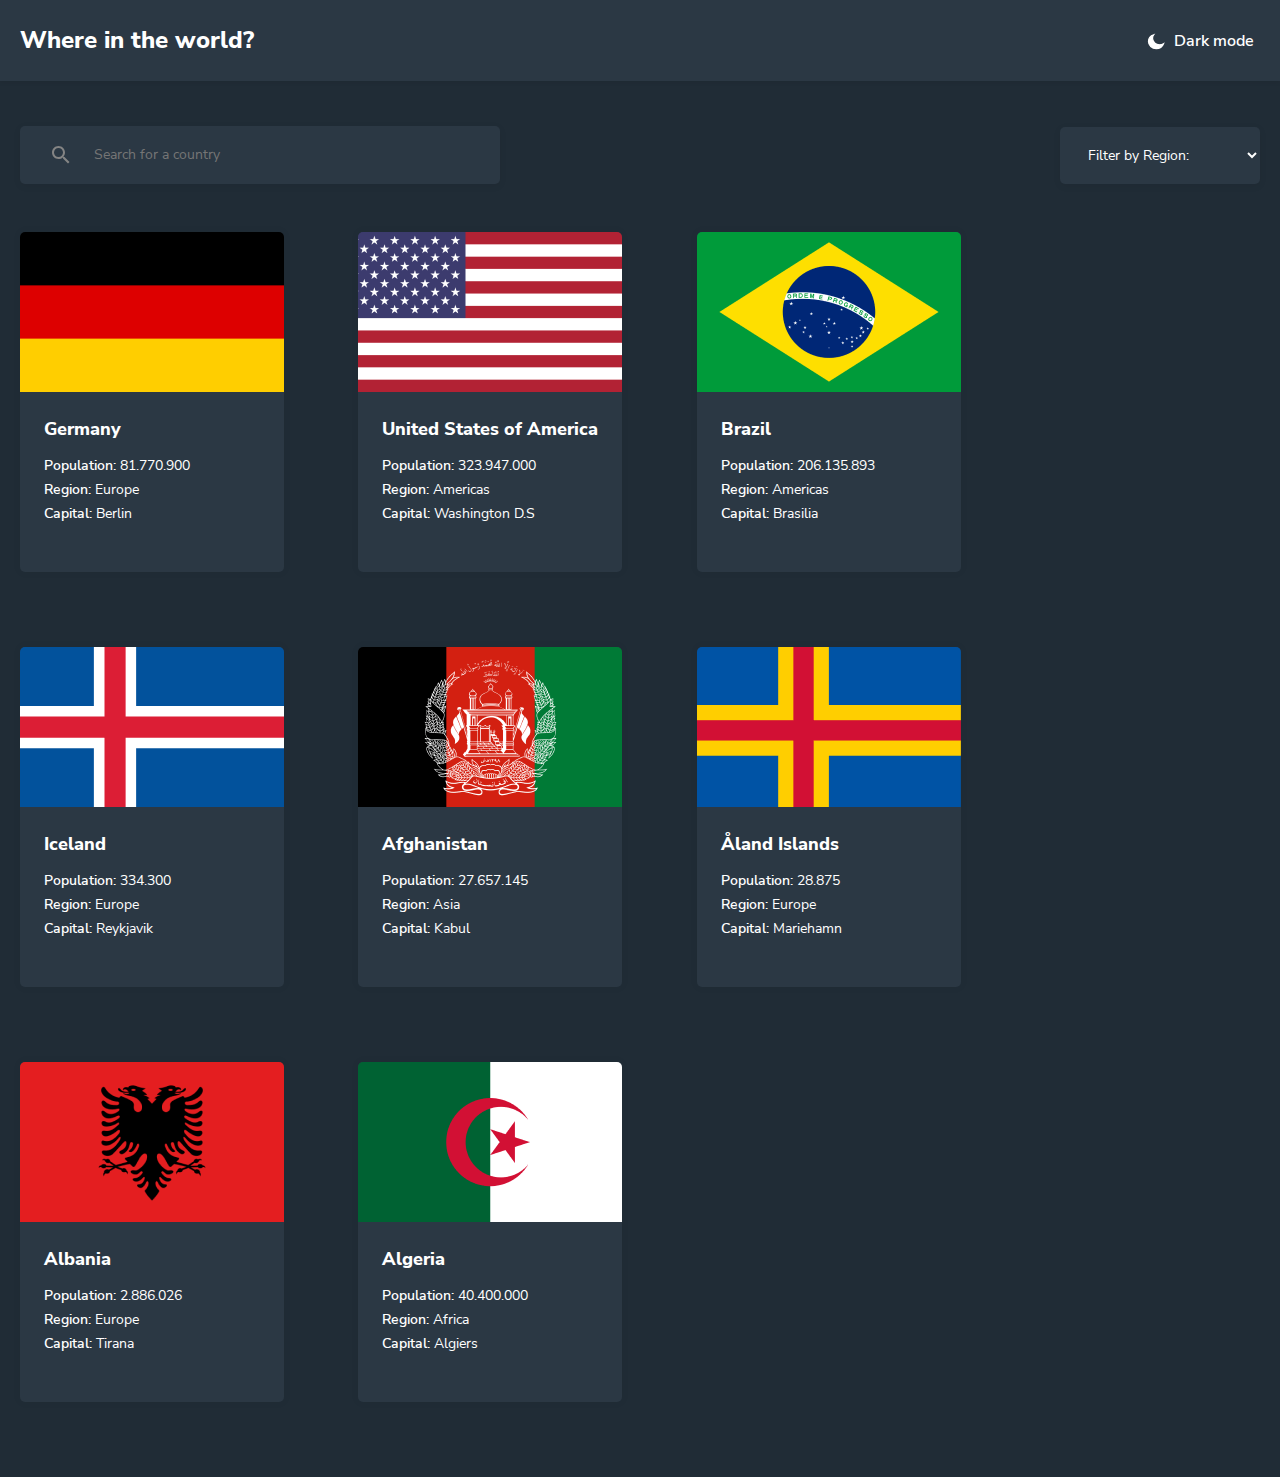
==== index.html @ cd4af7bc "Change connect lists" ====
<!DOCTYPE html>
<html lang="en">
<head>
    <meta charset="UTF-8">
    <meta http-equiv="X-UA-Compatible" content="IE=edge">
    <meta name="viewport" content="width=device-width, initial-scale=1.0">
    <title>Countries</title>
    
    <!-- STYLES -->
    <link rel="stylesheet" href="css/normalize.css">
    <link rel="stylesheet" href="css/styles.css">
</head>
<body class="dark-mode">
    <!-- HEADER -->
    <header class="site-header">
        <div class="container header-content">
            <a class="header-heading-link" href="description.html">Where in the world?</a>
            <button class="dark-mode-btn">
                <span class="dark-mode-inner">
                    <svg class="dark-mode-icon" width="20" height="20" fill="none" xmlns="http://www.w3.org/2000/svg"><path fill-rule="evenodd" clip-rule="evenodd" d="M13.553 13.815c-3.884 0-7.034-2.887-7.034-6.447 0-1.343.448-2.586 1.212-3.618-3.04.945-5.231 3.581-5.231 6.688 0 3.9 3.45 7.062 7.704 7.062 3.389 0 6.266-2.007 7.296-4.796a7.458 7.458 0 0 1-3.947 1.111Z" fill="#fff" stroke="currentColor" stroke-width="1.25"/></svg>
                    <span class="dark-mode-text">Dark mode</span>
                </span>
            </button>
        </div>
    </header>
    
    <!-- MAIN -->
    <main class="main-content">
        <div class="container">
            <!-- FORM -->
            <form class="search" action="https://echo.htmlacademy.ru" method="GET">
                <div>
                    <input class="search-input" type="search" name="search" placeholder="Search for a country" aria-label="Поиск" required>
                </div>
                <div>
                    <select name="filter">
                        <option value="" disabled="" selected="" aria-invalid="false">Filter by Region:</option>
                        <option value="Region:">Africa</option>
                        <option value="Region:">America</option>
                        <option value="Region:">Asia</option>
                        <option value="Region:">Europe</option>
                        <option value="Region:">Oceania</option>
                    </select>
                </div>
            </form>
            
            <!-- COUTRIES-BOXES -->
            <section class="coutries-context">
                <ul class="countries-boxes">
                    <li class="countries-box">
                        <img class="box-img" src="img/germany.png" alt="Flag of Germany" width="267" height="160" srcset="img/germany.png 1x, img/germany@2x.png 2x">
                        <div class="box-wrap">
                            <a class="box-link" href="#">Germany</a>
                            <dl>
                                <dt>Population:</dt>
                                <dd>81.770.900</dd>
                                <dt>Region:</dt>
                                <dd>Europe</dd>
                                <dt>Capital:</dt>
                                <dd>Berlin</dd>
                            </dl>
                        </div>
                    </li>
                    <li class="countries-box">
                        <img class="box-img" src="img/us.png" alt="Flag of US" width="267" height="160" srcset="img/us.png 1x, img/us@2x.png 2x">
                        <div class="box-wrap">
                            <a class="box-link" href="#">United States of America</a>
                            <dl>
                                <dt>Population:</dt>
                                <dd>323.947.000</dd>
                                <dt>Region:</dt>
                                <dd>Americas</dd>
                                <dt>Capital:</dt>
                                <dd>Washington D.S</dd>
                            </dl>
                        </div>
                    </li>
                    <li class="countries-box">
                        <img class="box-img" src="img/brazil.png" alt="Flag of Brazil" width="267" height="160" srcset="img/brazil.png 1x, img/brazil@2x.png 2x">
                        <div class="box-wrap">
                            <a class="box-link" href="#">Brazil</a>
                            <dl>
                                <dt>Population:</dt>
                                <dd>206.135.893</dd>
                                <dt>Region:</dt>
                                <dd>Americas</dd>
                                <dt>Capital:</dt>
                                <dd>Brasilia</dd>
                            </dl>
                        </div>
                    </li><li class="countries-box">
                        <img class="box-img" src="img/island.png" alt="Flag of Iceland" width="267" height="160" srcset="img/island.png 1x, img/island@2x.png 2x">
                        <div class="box-wrap">
                            <a class="box-link" href="#">Iceland</a>
                            <dl>
                                <dt>Population:</dt>
                                <dd>334.300</dd>
                                <dt>Region:</dt>
                                <dd>Europe</dd>
                                <dt>Capital:</dt>
                                <dd>Reykjavik</dd>
                            </dl>
                        </div>
                    </li>
                    
                    <li class="countries-box">
                        <img class="box-img" src="img/afghan.png" alt="Flag of Afghanistan" width="267" height="160" srcset="img/afghan.png 1x, img/afghan@2x.png 2x">
                        <div class="box-wrap">
                            <a class="box-link" href="#">Afghanistan</a>
                            <dl>
                                <dt>Population:</dt>
                                <dd>27.657.145</dd>
                                <dt>Region:</dt>
                                <dd>Asia</dd>
                                <dt>Capital:</dt>
                                <dd>Kabul</dd>
                            </dl>
                        </div>
                    </li><li class="countries-box">
                        <img class="box-img" src="img/aland.png" alt="Flag of Aland Islands" width="267" height="160" srcset="img/aland.png 1x, img/aland@2x.png 2x">
                        <div class="box-wrap">
                            <a class="box-link" href="#">Åland Islands</a>
                            <dl>
                                <dt>Population:</dt>
                                <dd>28.875</dd>
                                <dt>Region:</dt>
                                <dd>Europe</dd>
                                <dt>Capital:</dt>
                                <dd>Mariehamn</dd>
                            </dl>
                        </div>
                    </li><li class="countries-box">
                        <img class="box-img" src="img/alban.png" alt="Flag of Albania" width="267" height="160" srcset="img/alban.png 1x, img/alban@2x.png 2x">
                        <div class="box-wrap">
                            <a class="box-link" href="#">Albania</a>
                            <dl>
                                <dt>Population:</dt>
                                <dd>2.886.026</dd>
                                <dt>Region:</dt>
                                <dd>Europe</dd>
                                <dt>Capital:</dt>
                                <dd>Tirana</dd>
                            </dl>
                        </div>
                    </li><li class="countries-box">
                        <img class="box-img" src="img/algeria.png" alt="Flag of Algeria" width="267" height="160" srcset="img/algeria.png 1x, img/algeria@2x.png 2x">
                        <div class="box-wrap">
                            <a class="box-link" href="#">Algeria</a>
                            <dl>
                                <dt>Population:</dt>
                                <dd>40.400.000</dd>
                                <dt>Region:</dt>
                                <dd>Africa</dd>
                                <dt>Capital:</dt>
                                <dd>Algiers</dd>
                            </dl>
                        </div>
                    </li>
                </ul>
            </section>
        </div>
    </main>
    <script src="main.js"></script>
</body>
</html>
---- css/styles.css ----
:root {
    --text-color: #111517;
    --font-family: "Nunito Sans", "Arial", sans-serif;
    --body-bg-color: #fafafa;
    --header-bg-color: #fff;
    --input-text-color: #848484;
}

/* FONTS */
@font-face {
    font-family: "Nunito Sans";
    font-style: normal;
    font-weight: 300;
    src:url("../fonts/nunito-sans-v11-latin-300.woff2") format("woff2"),
         url("../fonts/nunito-sans-v11-latin-300.woff") format("woff"); 
    font-display: swap;
  }
  
  @font-face {
    font-family: "Nunito Sans";
    font-style: normal;
    font-weight: 400;
    src:url("../fonts/nunito-sans-v11-latin-regular.woff2") format("woff2"),
         url("../fonts/nunito-sans-v11-latin-regular.woff") format("woff"); 
    font-display: swap;
  }
  
  @font-face {
    font-family: "Nunito Sans";
    font-style: normal;
    font-weight: 600;
    src:url("../fonts/nunito-sans-v11-latin-600.woff2") format("woff2"),
         url("../fonts/nunito-sans-v11-latin-600.woff") format("woff"); 
    font-display: swap;
  }
  
  @font-face {
    font-family: "Nunito Sans";
    font-style: normal;
    font-weight: 800;
    src:url("../fonts/nunito-sans-v11-latin-800.woff2") format("woff2"),
         url("../fonts/nunito-sans-v11-latin-800.woff") format("woff"); 
    font-display: swap;
  }

html {
    height: 100%;
    scroll-behavior: smooth;
    box-sizing: border-box;
}

*,
*::before,
*::after {
    box-sizing: inherit;
}

body {
    display: flex;
    flex-direction: column;
    height: 100%;
    background-color: var(--body-bg-color);
    font-family: var(--font-family);
    font-style: normal;
    font-weight: normal;
    font-size: 14px;
    line-height: 16px;
    color: var(--text-color);
}

.dark-mode {
    --text-color: #fff;
    --body-bg-color: #202C36;
    --header-bg-color: #2B3844;
}

img {
    max-width: 100%;
    height: auto;
}

dl {
    margin: 0;
}

a {
    display: inline-block;
    text-decoration: none;
}

.container {
    width: 100%;
    max-width: 1320px;
    padding-left: 20px;
    padding-right: 20px;
    margin-left: auto;
    margin-right: auto;
}

/* HEADER */
.site-header {
    padding: 24px 0;
    background-color: var(--header-bg-color);
    box-shadow: 0 2px 4px 0 rgba(0, 0, 0, 0.06);
    white-space: nowrap;
}

.header-content {
    display: flex;
    justify-content: space-between;
    align-items: center;
}

.header-heading-link {
    font-weight: 800;
    font-size: 24px;
    line-height: 33px;
    color: var(--text-color);
}

.header-heading-link:hover {
    opacity: 0.8;
}

.header-heading-link:active {
    opacity: 0.6;
}

.dark-mode-btn {
    border: none;
    background-color: var(--header-bg-color);
    color: var(--text-color);
    margin-left: 10px;
    cursor: pointer;
}

.dark-mode-btn:hover {
    opacity: 0.8;
}

.dark-mode-btn:active {
    opacity: 0.6;
}

.dark-mode-inner {
    display: flex;
    align-items: center;
}

.dark-mode-icon {
    margin-right: 8px;
}

.dark-mode-text {
    font-weight: 600;
    font-size: 16px;
    line-height: 22px;
}

/* MAIN */
.main-content {
    flex-grow: 1;
    background-color: var(--main-bg-color);
    padding: 45px 0;
} 

.search {
    display: flex;
    justify-content: space-between;
    align-items: center;
    margin-bottom: 48px;

}

.search-input {
    width: 480px;
    line-height: 20px;
    color: var(--input-text-color);
    background-color: var(--header-bg-color);
    padding: 19px 74px;
    border: none;
    background-image: url(../img/search.svg);
    background-repeat: no-repeat;
    background-size: 18px;
    background-position: 32px center;
    box-shadow: 0px 2px 9px rgba(0, 0, 0, 0.06);
    border-radius: 5px;
}

select {
    width: 200px;
    border: none;
    padding: 18px 24px;
    background-color: var(--header-bg-color);
    color: var(--text-color);
    box-shadow: 0px 2px 9px rgba(0, 0, 0, 0.06);
    border-radius: 5px;
}

/* COUTRIES-BOXES */
.countries-boxes {
    display: flex;
    flex-wrap: wrap;
    margin: 0;
    padding: 0;
    margin-bottom: -75px;
    margin-left: -75px;
}

.countries-box {
    display: flex;
    flex-direction: column;
    width: 264px;
    background-color: var(--header-bg-color);
    margin-left: 74.7px;
    margin-bottom: 75px;
    box-shadow: 0px 0px 7px 2px rgba(0, 0, 0, 0.03);
    border-radius: 5px;
    overflow: hidden;
}

.box-img {
    width: 267px;
    height: 160px;
}

.box-wrap {
    padding: 24px 0 46px 24px;
}

.box-link {
    font-weight: 800;
    font-size: 18px;
    line-height: 26px;
    color: var(--text-color);
    margin-bottom: 12px;
}

dl {
    overflow: hidden;
    white-space: nowrap;
}

.description-one {
    width: 207px;
    font-size: 16px;
    line-height: 32px;
}

.description-two {
    width: 250px;
    font-size: 16px;
    line-height: 32px;
}

dt {
    float: left;
    margin-right: 4px;
    padding: 4px 0;
    font-weight: 600;
}

dd {
    padding: 4px 0;
}

/* DESCRIPTION */
.description-site-header {
    margin-bottom: 80px;
}

.description-main-content {
    padding: 0;
}

/* BACK-BTN */
.back-btn {
    display: inline-flex;
    align-items: center;
    background-color: var(--header-bg-color);
    padding: 10px 33px;
    box-shadow: 0px 0px 7px rgba(0, 0, 0, 0.3);
    border-radius: 6px;
    margin-bottom: 80px;
}

.back-btn:hover {
    opacity: 0.8;
}

.back-btn:active {
    opacity: 0.6;
}

.back-btn-icon {
    width: 20px;
    height: 20px;
    margin-right: 10px;
    color: var(--text-color);
}

.back-btn-text {
    font-weight: 300;
    font-size: 16px;
    line-height: 20px;
    color: var(--text-color);
}

/* ABOUT-COUNTRY */
.about-country {
    display: flex;
    align-items: center;
}

.about-country-img {
    width: 560px;
    height: 401px;
    margin-right: 120px;
}

.about-country-context {
    width: 598px;
}

.about-country-heading {
    font-style: normal;
    font-weight: 800;
    font-size: 32px;
    line-height: 44px;
    color: var(--text-color);
    margin: 0;
    margin-bottom: 23px;
}

.about-country-text {
    display: flex;
    justify-content: space-between;
    margin-bottom: 68px;
}

.border {
    align-items: center;
}

.border-countries {
    font-size: 16px;
    line-height: 32px;
    margin-right: 16px;
    font-weight: 600;
}

.border-country {
    padding: 5px 28px 4px 27px;
    background-color: var(--header-bg-color);
    color: var(--text-color);
    box-shadow: 0px 0px 4px 1px rgba(0, 0, 0, 0.105);
    border-radius: 2px;
}

.border-country:not(:last-child) {
    margin-right: 16px;
}

.border-country:hover {
    opacity: 0.8;
}

.border-country:active {
    opacity: 0.6;
}
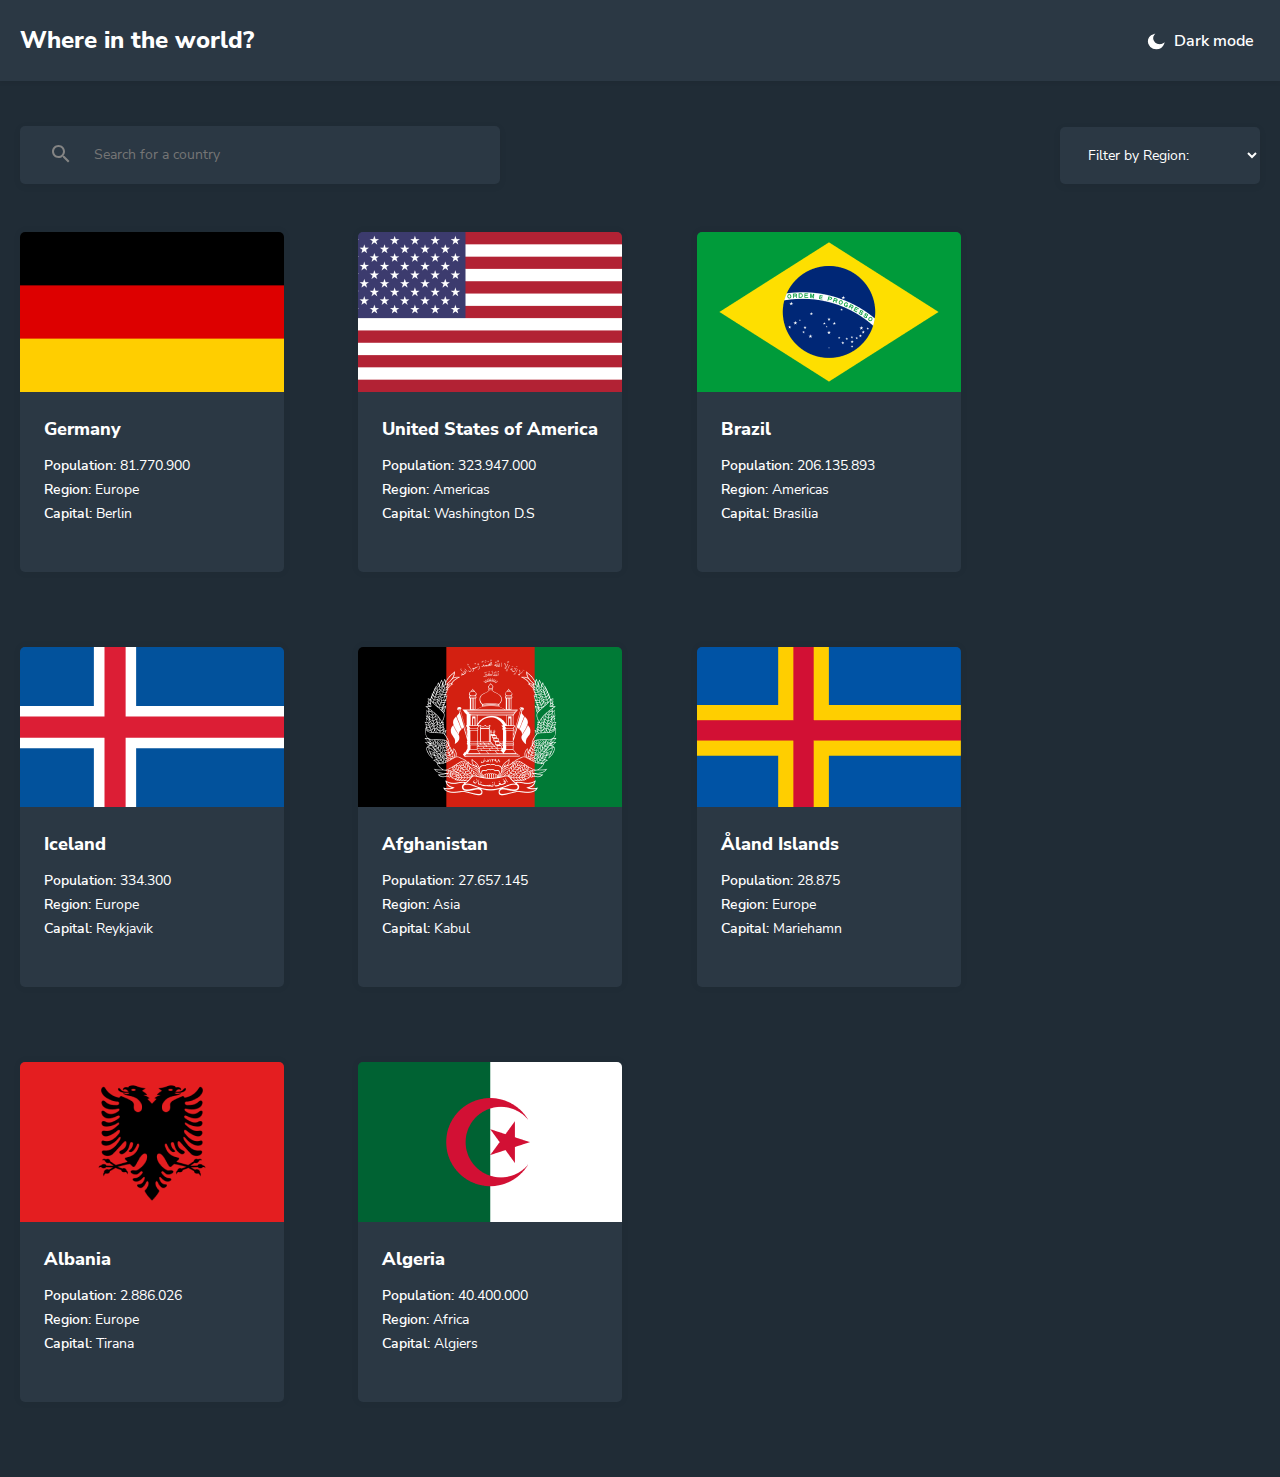
==== commit 05448da1: "Set icon to input" ====
--- a/index.html
+++ b/index.html
@@ -9,6 +9,7 @@
     <!-- STYLES -->
     <link rel="stylesheet" href="css/normalize.css">
     <link rel="stylesheet" href="css/styles.css">
+    <!-- <link rel="stylesheet" href="css/mini.css"> -->
 </head>
 <body class="dark-mode">
     <!-- HEADER -->
@@ -29,7 +30,8 @@
         <div class="container">
             <!-- FORM -->
             <form class="search" action="https://echo.htmlacademy.ru" method="GET">
-                <div>
+                <div class="input-wrapper">
+                    <svg class="input-icon" width="18" height="18" fill="none" xmlns="http://www.w3.org/2000/svg"><path fill-rule="evenodd" clip-rule="evenodd" d="M12.5 11h-.8l-.3-.3c1-1.1 1.6-2.6 1.6-4.2C13 2.9 10.1 0 6.5 0S0 2.9 0 6.5 2.9 13 6.5 13c1.6 0 3.1-.6 4.2-1.6l.3.3v.8l5 5 1.5-1.5-5-5Zm-6 0C4 11 2 9 2 6.5S4 2 6.5 2 11 4 11 6.5 9 11 6.5 11Z" fill="currentColor"/></svg>
                     <input class="search-input" type="search" name="search" placeholder="Search for a country" aria-label="Поиск" required>
                 </div>
                 <div>
--- a/css/styles.css
+++ b/css/styles.css
@@ -55,6 +55,11 @@
     box-sizing: inherit;
 }
 
+*:focus {
+    outline: 3px dashed var(--text-color);
+    outline-offset: 3px;
+}
+
 body {
     display: flex;
     flex-direction: column;
@@ -172,6 +177,18 @@
 
 }
 
+.input-wrapper {
+    position: relative;
+}
+
+.input-icon {
+    position: absolute;
+    top: 19px;
+    left: 32px;
+    pointer-events: none;
+    color: #848484;
+}
+
 .search-input {
     width: 480px;
     line-height: 20px;
@@ -179,10 +196,6 @@
     background-color: var(--header-bg-color);
     padding: 19px 74px;
     border: none;
-    background-image: url(../img/search.svg);
-    background-repeat: no-repeat;
-    background-size: 18px;
-    background-position: 32px center;
     box-shadow: 0px 2px 9px rgba(0, 0, 0, 0.06);
     border-radius: 5px;
 }
@@ -316,6 +329,8 @@
     width: 560px;
     height: 401px;
     margin-right: 120px;
+    box-shadow: 0px 0px 14px 4px rgba(0, 0, 0, 0.03);
+    border-radius: 10px;
 }
 
 .about-country-context {
@@ -350,7 +365,9 @@
 }
 
 .border-country {
-    padding: 5px 28px 4px 27px;
+    text-align: center;
+    min-width: 96px;
+    padding: 5px 10px;
     background-color: var(--header-bg-color);
     color: var(--text-color);
     box-shadow: 0px 0px 4px 1px rgba(0, 0, 0, 0.105);
--- a/css/mini.css
+++ b/css/mini.css
@@ -0,0 +1 @@
+/*! normalize.css v8.0.1 | MIT License | github.com/necolas/normalize.css */html{line-height:1.15;-webkit-text-size-adjust:100%}body{margin:0}main{display:block}h1{font-size:2em;margin:.67em 0}hr{-webkit-box-sizing:content-box;box-sizing:content-box;height:0;overflow:visible}pre{font-family:monospace,monospace;font-size:1em}a{background-color:transparent}abbr[title]{border-bottom:none;text-decoration:underline;-webkit-text-decoration:underline dotted;text-decoration:underline dotted}b,strong{font-weight:bolder}code,kbd,samp{font-family:monospace,monospace;font-size:1em}small{font-size:80%}sub,sup{font-size:75%;line-height:0;position:relative;vertical-align:baseline}sub{bottom:-.25em}sup{top:-.5em}img{border-style:none}button,input,optgroup,select,textarea{font-family:inherit;font-size:100%;line-height:1.15;margin:0}button,input{overflow:visible}button,select{text-transform:none}[type=button],[type=reset],[type=submit],button{-webkit-appearance:button}[type=button]::-moz-focus-inner,[type=reset]::-moz-focus-inner,[type=submit]::-moz-focus-inner,button::-moz-focus-inner{border-style:none;padding:0}[type=button]:-moz-focusring,[type=reset]:-moz-focusring,[type=submit]:-moz-focusring,button:-moz-focusring{outline:1px dotted ButtonText}fieldset{padding:.35em .75em .625em}legend{-webkit-box-sizing:border-box;box-sizing:border-box;color:inherit;display:table;max-width:100%;padding:0;white-space:normal}progress{vertical-align:baseline}textarea{overflow:auto}[type=checkbox],[type=radio]{-webkit-box-sizing:border-box;box-sizing:border-box;padding:0}[type=number]::-webkit-inner-spin-button,[type=number]::-webkit-outer-spin-button{height:auto}[type=search]{-webkit-appearance:textfield;outline-offset:-2px}[type=search]::-webkit-search-decoration{-webkit-appearance:none}::-webkit-file-upload-button{-webkit-appearance:button;font:inherit}details{display:block}summary{display:list-item}template{display:none}[hidden]{display:none}:root{--text-color:#111517;--font-family:"Nunito Sans","Arial",sans-serif;--body-bg-color:#fafafa;--header-bg-color:#fff;--input-text-color:#848484}@font-face{font-family:"Nunito Sans";font-style:normal;font-weight:300;src:url("../fonts/nunito-sans-v11-latin-300.woff2") format("woff2"),url("../fonts/nunito-sans-v11-latin-300.woff") format("woff");font-display:swap}@font-face{font-family:"Nunito Sans";font-style:normal;font-weight:400;src:url("../fonts/nunito-sans-v11-latin-regular.woff2") format("woff2"),url("../fonts/nunito-sans-v11-latin-regular.woff") format("woff");font-display:swap}@font-face{font-family:"Nunito Sans";font-style:normal;font-weight:600;src:url("../fonts/nunito-sans-v11-latin-600.woff2") format("woff2"),url("../fonts/nunito-sans-v11-latin-600.woff") format("woff");font-display:swap}@font-face{font-family:"Nunito Sans";font-style:normal;font-weight:800;src:url("../fonts/nunito-sans-v11-latin-800.woff2") format("woff2"),url("../fonts/nunito-sans-v11-latin-800.woff") format("woff");font-display:swap}html{height:100%;scroll-behavior:smooth;-webkit-box-sizing:border-box;box-sizing:border-box}*,::after,::before{-webkit-box-sizing:inherit;box-sizing:inherit}:focus{outline:3px dashed var(--text-color);outline-offset:3px}body{display:-webkit-box;display:-ms-flexbox;display:flex;-webkit-box-orient:vertical;-webkit-box-direction:normal;-ms-flex-direction:column;flex-direction:column;height:100%;background-color:var(--body-bg-color);font-family:var(--font-family);font-style:normal;font-weight:400;font-size:14px;line-height:16px;color:var(--text-color)}.dark-mode{--text-color:#fff;--body-bg-color:#202C36;--header-bg-color:#2B3844}img{max-width:100%;height:auto}dl{margin:0}a{display:inline-block;text-decoration:none}.container{width:100%;max-width:1320px;padding-left:20px;padding-right:20px;margin-left:auto;margin-right:auto}.site-header{padding:24px 0;background-color:var(--header-bg-color);-webkit-box-shadow:0 2px 4px 0 rgba(0,0,0,.06);box-shadow:0 2px 4px 0 rgba(0,0,0,.06);white-space:nowrap}.header-content{display:-webkit-box;display:-ms-flexbox;display:flex;-webkit-box-pack:justify;-ms-flex-pack:justify;justify-content:space-between;-webkit-box-align:center;-ms-flex-align:center;align-items:center}.header-heading-link{font-weight:800;font-size:24px;line-height:33px;color:var(--text-color)}.header-heading-link:hover{opacity:.8}.header-heading-link:active{opacity:.6}.dark-mode-btn{border:none;background-color:var(--header-bg-color);color:var(--text-color);margin-left:10px;cursor:pointer}.dark-mode-btn:hover{opacity:.8}.dark-mode-btn:active{opacity:.6}.dark-mode-inner{display:-webkit-box;display:-ms-flexbox;display:flex;-webkit-box-align:center;-ms-flex-align:center;align-items:center}.dark-mode-icon{margin-right:8px}.dark-mode-text{font-weight:600;font-size:16px;line-height:22px}.main-content{-webkit-box-flex:1;-ms-flex-positive:1;flex-grow:1;background-color:var(--main-bg-color);padding:45px 0}.search{display:-webkit-box;display:-ms-flexbox;display:flex;-webkit-box-pack:justify;-ms-flex-pack:justify;justify-content:space-between;-webkit-box-align:center;-ms-flex-align:center;align-items:center;margin-bottom:48px}.search-input{width:480px;line-height:20px;color:var(--input-text-color);background-color:var(--header-bg-color);padding:19px 74px;border:none;background-image:url(../img/search.svg);background-repeat:no-repeat;background-size:18px;background-position:32px center;-webkit-box-shadow:0 2px 9px rgba(0,0,0,.06);box-shadow:0 2px 9px rgba(0,0,0,.06);border-radius:5px}select{width:200px;border:none;padding:18px 24px;background-color:var(--header-bg-color);color:var(--text-color);-webkit-box-shadow:0 2px 9px rgba(0,0,0,.06);box-shadow:0 2px 9px rgba(0,0,0,.06);border-radius:5px}.countries-boxes{display:-webkit-box;display:-ms-flexbox;display:flex;-ms-flex-wrap:wrap;flex-wrap:wrap;margin:0;padding:0;margin-bottom:-75px;margin-left:-75px}.countries-box{display:-webkit-box;display:-ms-flexbox;display:flex;-webkit-box-orient:vertical;-webkit-box-direction:normal;-ms-flex-direction:column;flex-direction:column;width:264px;background-color:var(--header-bg-color);margin-left:74.7px;margin-bottom:75px;-webkit-box-shadow:0 0 7px 2px rgba(0,0,0,.03);box-shadow:0 0 7px 2px rgba(0,0,0,.03);border-radius:5px;overflow:hidden}.box-img{width:267px;height:160px}.box-wrap{padding:24px 0 46px 24px}.box-link{font-weight:800;font-size:18px;line-height:26px;color:var(--text-color);margin-bottom:12px}dl{overflow:hidden;white-space:nowrap}.description-one{width:207px;font-size:16px;line-height:32px}.description-two{width:250px;font-size:16px;line-height:32px}dt{float:left;margin-right:4px;padding:4px 0;font-weight:600}dd{padding:4px 0}.description-site-header{margin-bottom:80px}.description-main-content{padding:0}.back-btn{display:-webkit-inline-box;display:-ms-inline-flexbox;display:inline-flex;-webkit-box-align:center;-ms-flex-align:center;align-items:center;background-color:var(--header-bg-color);padding:10px 33px;-webkit-box-shadow:0 0 7px rgba(0,0,0,.3);box-shadow:0 0 7px rgba(0,0,0,.3);border-radius:6px;margin-bottom:80px}.back-btn:hover{opacity:.8}.back-btn:active{opacity:.6}.back-btn-icon{width:20px;height:20px;margin-right:10px;color:var(--text-color)}.back-btn-text{font-weight:300;font-size:16px;line-height:20px;color:var(--text-color)}.about-country{display:-webkit-box;display:-ms-flexbox;display:flex;-webkit-box-align:center;-ms-flex-align:center;align-items:center}.about-country-img{width:560px;height:401px;margin-right:120px;-webkit-box-shadow:0 0 14px 4px rgba(0,0,0,.03);box-shadow:0 0 14px 4px rgba(0,0,0,.03);border-radius:10px}.about-country-context{width:598px}.about-country-heading{font-style:normal;font-weight:800;font-size:32px;line-height:44px;color:var(--text-color);margin:0;margin-bottom:23px}.about-country-text{display:-webkit-box;display:-ms-flexbox;display:flex;-webkit-box-pack:justify;-ms-flex-pack:justify;justify-content:space-between;margin-bottom:68px}.border{-webkit-box-align:center;-ms-flex-align:center;align-items:center}.border-countries{font-size:16px;line-height:32px;margin-right:16px;font-weight:600}.border-country{text-align:center;min-width:96px;padding:5px 10px;background-color:var(--header-bg-color);color:var(--text-color);-webkit-box-shadow:0 0 4px 1px rgba(0,0,0,.105);box-shadow:0 0 4px 1px rgba(0,0,0,.105);border-radius:2px}.border-country:not(:last-child){margin-right:16px}.border-country:hover{opacity:.8}.border-country:active{opacity:.6}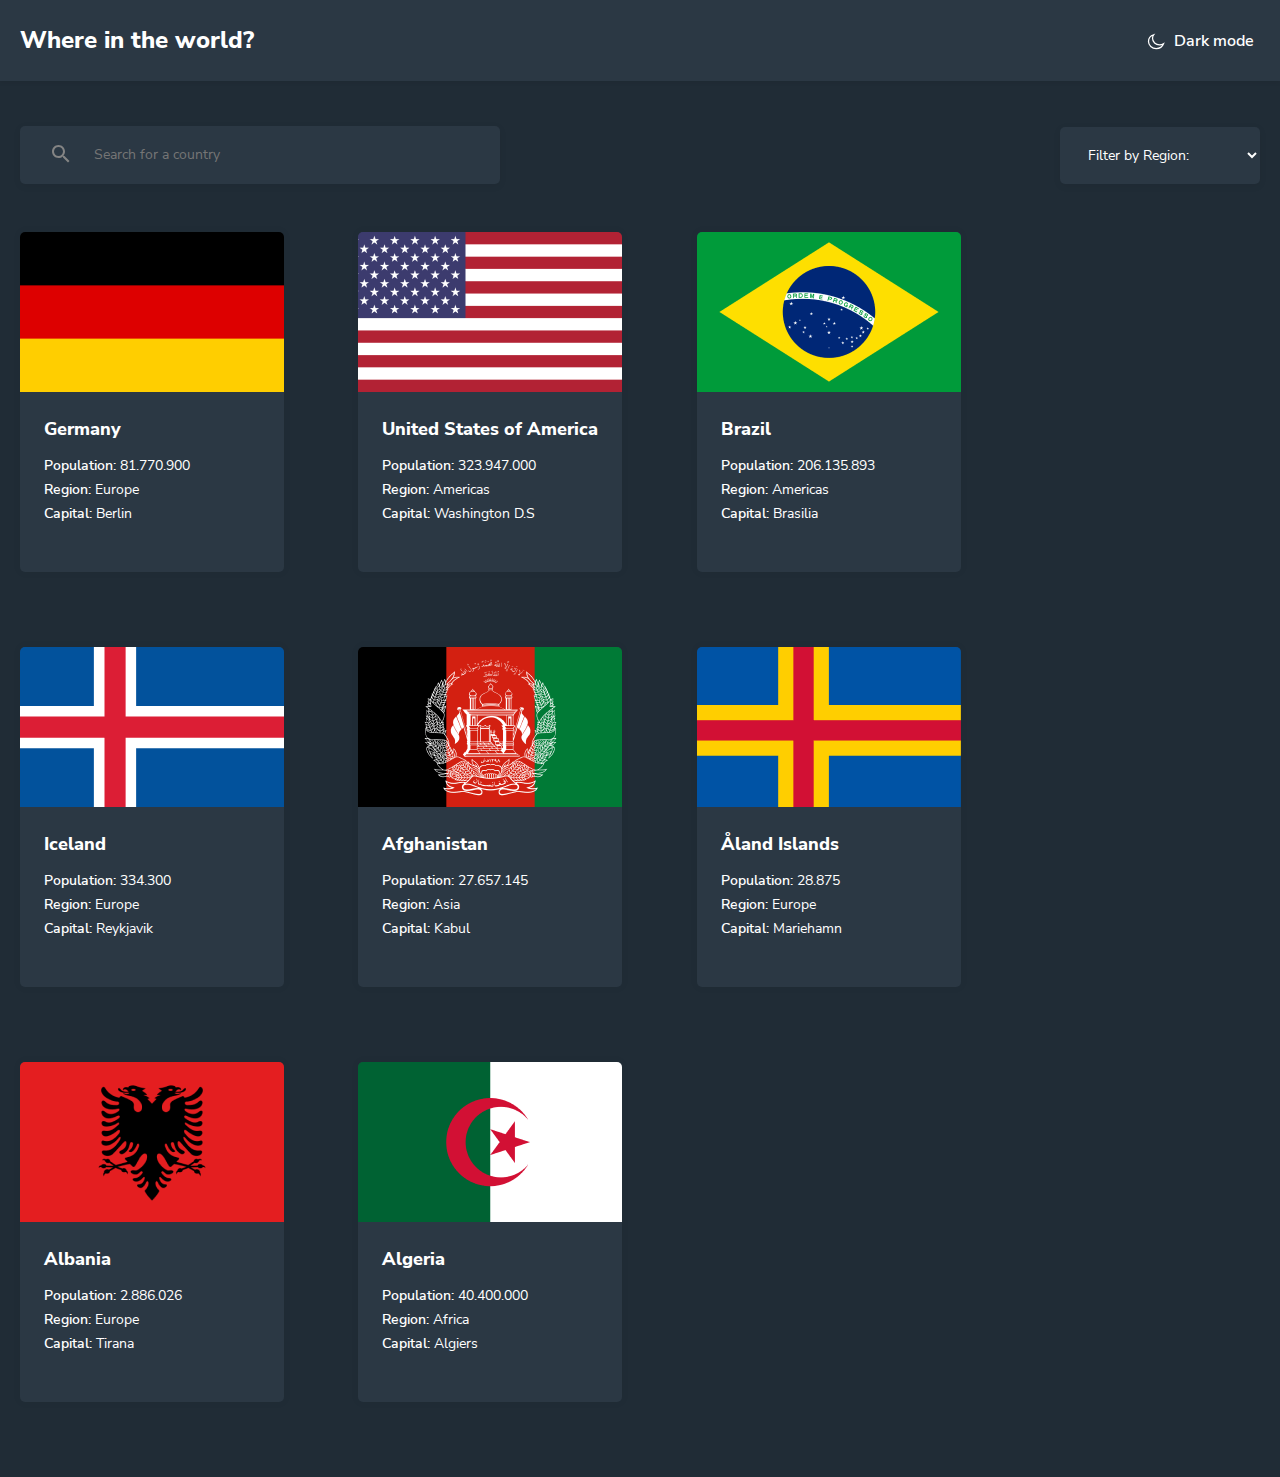
==== commit d76fd7be: "Connect all lists" ====
--- a/index.html
+++ b/index.html
@@ -7,18 +7,18 @@
     <title>Countries</title>
     
     <!-- STYLES -->
-    <link rel="stylesheet" href="css/normalize.css">
-    <link rel="stylesheet" href="css/styles.css">
-    <!-- <link rel="stylesheet" href="css/mini.css"> -->
+    <!-- <link rel="stylesheet" href="css/normalize.css">
+    <link rel="stylesheet" href="css/styles.css"> -->
+    <link rel="stylesheet" href="css/mini.css">
 </head>
 <body class="dark-mode">
     <!-- HEADER -->
     <header class="site-header">
         <div class="container header-content">
-            <a class="header-heading-link" href="description.html">Where in the world?</a>
+            <a class="header-heading-link" href="index.html">Where in the world?</a>
             <button class="dark-mode-btn">
                 <span class="dark-mode-inner">
-                    <svg class="dark-mode-icon" width="20" height="20" fill="none" xmlns="http://www.w3.org/2000/svg"><path fill-rule="evenodd" clip-rule="evenodd" d="M13.553 13.815c-3.884 0-7.034-2.887-7.034-6.447 0-1.343.448-2.586 1.212-3.618-3.04.945-5.231 3.581-5.231 6.688 0 3.9 3.45 7.062 7.704 7.062 3.389 0 6.266-2.007 7.296-4.796a7.458 7.458 0 0 1-3.947 1.111Z" fill="#fff" stroke="currentColor" stroke-width="1.25"/></svg>
+                    <svg class="dark-mode-icon" width="20" height="20" fill="none" xmlns="http://www.w3.org/2000/svg"><path fill-rule="evenodd" clip-rule="evenodd" d="M13.553 13.815c-3.884 0-7.034-2.887-7.034-6.447 0-1.343.448-2.586 1.212-3.618-3.04.945-5.231 3.581-5.231 6.688 0 3.9 3.45 7.062 7.704 7.062 3.389 0 6.266-2.007 7.296-4.796a7.458 7.458 0 0 1-3.947 1.111Z" fill="description.htmlfff" stroke="currentColor" stroke-width="1.25"/></svg>
                     <span class="dark-mode-text">Dark mode</span>
                 </span>
             </button>
@@ -52,7 +52,7 @@
                     <li class="countries-box">
                         <img class="box-img" src="img/germany.png" alt="Flag of Germany" width="267" height="160" srcset="img/germany.png 1x, img/germany@2x.png 2x">
                         <div class="box-wrap">
-                            <a class="box-link" href="#">Germany</a>
+                            <a class="box-link" href="description.html">Germany</a>
                             <dl>
                                 <dt>Population:</dt>
                                 <dd>81.770.900</dd>
@@ -66,7 +66,7 @@
                     <li class="countries-box">
                         <img class="box-img" src="img/us.png" alt="Flag of US" width="267" height="160" srcset="img/us.png 1x, img/us@2x.png 2x">
                         <div class="box-wrap">
-                            <a class="box-link" href="#">United States of America</a>
+                            <a class="box-link" href="description.html">United States of America</a>
                             <dl>
                                 <dt>Population:</dt>
                                 <dd>323.947.000</dd>
@@ -80,7 +80,7 @@
                     <li class="countries-box">
                         <img class="box-img" src="img/brazil.png" alt="Flag of Brazil" width="267" height="160" srcset="img/brazil.png 1x, img/brazil@2x.png 2x">
                         <div class="box-wrap">
-                            <a class="box-link" href="#">Brazil</a>
+                            <a class="box-link" href="description.html">Brazil</a>
                             <dl>
                                 <dt>Population:</dt>
                                 <dd>206.135.893</dd>
@@ -93,7 +93,7 @@
                     </li><li class="countries-box">
                         <img class="box-img" src="img/island.png" alt="Flag of Iceland" width="267" height="160" srcset="img/island.png 1x, img/island@2x.png 2x">
                         <div class="box-wrap">
-                            <a class="box-link" href="#">Iceland</a>
+                            <a class="box-link" href="description.html">Iceland</a>
                             <dl>
                                 <dt>Population:</dt>
                                 <dd>334.300</dd>
@@ -108,7 +108,7 @@
                     <li class="countries-box">
                         <img class="box-img" src="img/afghan.png" alt="Flag of Afghanistan" width="267" height="160" srcset="img/afghan.png 1x, img/afghan@2x.png 2x">
                         <div class="box-wrap">
-                            <a class="box-link" href="#">Afghanistan</a>
+                            <a class="box-link" href="description.html">Afghanistan</a>
                             <dl>
                                 <dt>Population:</dt>
                                 <dd>27.657.145</dd>
@@ -121,7 +121,7 @@
                     </li><li class="countries-box">
                         <img class="box-img" src="img/aland.png" alt="Flag of Aland Islands" width="267" height="160" srcset="img/aland.png 1x, img/aland@2x.png 2x">
                         <div class="box-wrap">
-                            <a class="box-link" href="#">Åland Islands</a>
+                            <a class="box-link" href="description.html">Åland Islands</a>
                             <dl>
                                 <dt>Population:</dt>
                                 <dd>28.875</dd>
@@ -134,7 +134,7 @@
                     </li><li class="countries-box">
                         <img class="box-img" src="img/alban.png" alt="Flag of Albania" width="267" height="160" srcset="img/alban.png 1x, img/alban@2x.png 2x">
                         <div class="box-wrap">
-                            <a class="box-link" href="#">Albania</a>
+                            <a class="box-link" href="description.html">Albania</a>
                             <dl>
                                 <dt>Population:</dt>
                                 <dd>2.886.026</dd>
@@ -147,7 +147,7 @@
                     </li><li class="countries-box">
                         <img class="box-img" src="img/algeria.png" alt="Flag of Algeria" width="267" height="160" srcset="img/algeria.png 1x, img/algeria@2x.png 2x">
                         <div class="box-wrap">
-                            <a class="box-link" href="#">Algeria</a>
+                            <a class="box-link" href="description.html">Algeria</a>
                             <dl>
                                 <dt>Population:</dt>
                                 <dd>40.400.000</dd>
--- a/css/mini.css
+++ b/css/mini.css
@@ -1 +1 @@
-/*! normalize.css v8.0.1 | MIT License | github.com/necolas/normalize.css */html{line-height:1.15;-webkit-text-size-adjust:100%}body{margin:0}main{display:block}h1{font-size:2em;margin:.67em 0}hr{-webkit-box-sizing:content-box;box-sizing:content-box;height:0;overflow:visible}pre{font-family:monospace,monospace;font-size:1em}a{background-color:transparent}abbr[title]{border-bottom:none;text-decoration:underline;-webkit-text-decoration:underline dotted;text-decoration:underline dotted}b,strong{font-weight:bolder}code,kbd,samp{font-family:monospace,monospace;font-size:1em}small{font-size:80%}sub,sup{font-size:75%;line-height:0;position:relative;vertical-align:baseline}sub{bottom:-.25em}sup{top:-.5em}img{border-style:none}button,input,optgroup,select,textarea{font-family:inherit;font-size:100%;line-height:1.15;margin:0}button,input{overflow:visible}button,select{text-transform:none}[type=button],[type=reset],[type=submit],button{-webkit-appearance:button}[type=button]::-moz-focus-inner,[type=reset]::-moz-focus-inner,[type=submit]::-moz-focus-inner,button::-moz-focus-inner{border-style:none;padding:0}[type=button]:-moz-focusring,[type=reset]:-moz-focusring,[type=submit]:-moz-focusring,button:-moz-focusring{outline:1px dotted ButtonText}fieldset{padding:.35em .75em .625em}legend{-webkit-box-sizing:border-box;box-sizing:border-box;color:inherit;display:table;max-width:100%;padding:0;white-space:normal}progress{vertical-align:baseline}textarea{overflow:auto}[type=checkbox],[type=radio]{-webkit-box-sizing:border-box;box-sizing:border-box;padding:0}[type=number]::-webkit-inner-spin-button,[type=number]::-webkit-outer-spin-button{height:auto}[type=search]{-webkit-appearance:textfield;outline-offset:-2px}[type=search]::-webkit-search-decoration{-webkit-appearance:none}::-webkit-file-upload-button{-webkit-appearance:button;font:inherit}details{display:block}summary{display:list-item}template{display:none}[hidden]{display:none}:root{--text-color:#111517;--font-family:"Nunito Sans","Arial",sans-serif;--body-bg-color:#fafafa;--header-bg-color:#fff;--input-text-color:#848484}@font-face{font-family:"Nunito Sans";font-style:normal;font-weight:300;src:url("../fonts/nunito-sans-v11-latin-300.woff2") format("woff2"),url("../fonts/nunito-sans-v11-latin-300.woff") format("woff");font-display:swap}@font-face{font-family:"Nunito Sans";font-style:normal;font-weight:400;src:url("../fonts/nunito-sans-v11-latin-regular.woff2") format("woff2"),url("../fonts/nunito-sans-v11-latin-regular.woff") format("woff");font-display:swap}@font-face{font-family:"Nunito Sans";font-style:normal;font-weight:600;src:url("../fonts/nunito-sans-v11-latin-600.woff2") format("woff2"),url("../fonts/nunito-sans-v11-latin-600.woff") format("woff");font-display:swap}@font-face{font-family:"Nunito Sans";font-style:normal;font-weight:800;src:url("../fonts/nunito-sans-v11-latin-800.woff2") format("woff2"),url("../fonts/nunito-sans-v11-latin-800.woff") format("woff");font-display:swap}html{height:100%;scroll-behavior:smooth;-webkit-box-sizing:border-box;box-sizing:border-box}*,::after,::before{-webkit-box-sizing:inherit;box-sizing:inherit}:focus{outline:3px dashed var(--text-color);outline-offset:3px}body{display:-webkit-box;display:-ms-flexbox;display:flex;-webkit-box-orient:vertical;-webkit-box-direction:normal;-ms-flex-direction:column;flex-direction:column;height:100%;background-color:var(--body-bg-color);font-family:var(--font-family);font-style:normal;font-weight:400;font-size:14px;line-height:16px;color:var(--text-color)}.dark-mode{--text-color:#fff;--body-bg-color:#202C36;--header-bg-color:#2B3844}img{max-width:100%;height:auto}dl{margin:0}a{display:inline-block;text-decoration:none}.container{width:100%;max-width:1320px;padding-left:20px;padding-right:20px;margin-left:auto;margin-right:auto}.site-header{padding:24px 0;background-color:var(--header-bg-color);-webkit-box-shadow:0 2px 4px 0 rgba(0,0,0,.06);box-shadow:0 2px 4px 0 rgba(0,0,0,.06);white-space:nowrap}.header-content{display:-webkit-box;display:-ms-flexbox;display:flex;-webkit-box-pack:justify;-ms-flex-pack:justify;justify-content:space-between;-webkit-box-align:center;-ms-flex-align:center;align-items:center}.header-heading-link{font-weight:800;font-size:24px;line-height:33px;color:var(--text-color)}.header-heading-link:hover{opacity:.8}.header-heading-link:active{opacity:.6}.dark-mode-btn{border:none;background-color:var(--header-bg-color);color:var(--text-color);margin-left:10px;cursor:pointer}.dark-mode-btn:hover{opacity:.8}.dark-mode-btn:active{opacity:.6}.dark-mode-inner{display:-webkit-box;display:-ms-flexbox;display:flex;-webkit-box-align:center;-ms-flex-align:center;align-items:center}.dark-mode-icon{margin-right:8px}.dark-mode-text{font-weight:600;font-size:16px;line-height:22px}.main-content{-webkit-box-flex:1;-ms-flex-positive:1;flex-grow:1;background-color:var(--main-bg-color);padding:45px 0}.search{display:-webkit-box;display:-ms-flexbox;display:flex;-webkit-box-pack:justify;-ms-flex-pack:justify;justify-content:space-between;-webkit-box-align:center;-ms-flex-align:center;align-items:center;margin-bottom:48px}.search-input{width:480px;line-height:20px;color:var(--input-text-color);background-color:var(--header-bg-color);padding:19px 74px;border:none;background-image:url(../img/search.svg);background-repeat:no-repeat;background-size:18px;background-position:32px center;-webkit-box-shadow:0 2px 9px rgba(0,0,0,.06);box-shadow:0 2px 9px rgba(0,0,0,.06);border-radius:5px}select{width:200px;border:none;padding:18px 24px;background-color:var(--header-bg-color);color:var(--text-color);-webkit-box-shadow:0 2px 9px rgba(0,0,0,.06);box-shadow:0 2px 9px rgba(0,0,0,.06);border-radius:5px}.countries-boxes{display:-webkit-box;display:-ms-flexbox;display:flex;-ms-flex-wrap:wrap;flex-wrap:wrap;margin:0;padding:0;margin-bottom:-75px;margin-left:-75px}.countries-box{display:-webkit-box;display:-ms-flexbox;display:flex;-webkit-box-orient:vertical;-webkit-box-direction:normal;-ms-flex-direction:column;flex-direction:column;width:264px;background-color:var(--header-bg-color);margin-left:74.7px;margin-bottom:75px;-webkit-box-shadow:0 0 7px 2px rgba(0,0,0,.03);box-shadow:0 0 7px 2px rgba(0,0,0,.03);border-radius:5px;overflow:hidden}.box-img{width:267px;height:160px}.box-wrap{padding:24px 0 46px 24px}.box-link{font-weight:800;font-size:18px;line-height:26px;color:var(--text-color);margin-bottom:12px}dl{overflow:hidden;white-space:nowrap}.description-one{width:207px;font-size:16px;line-height:32px}.description-two{width:250px;font-size:16px;line-height:32px}dt{float:left;margin-right:4px;padding:4px 0;font-weight:600}dd{padding:4px 0}.description-site-header{margin-bottom:80px}.description-main-content{padding:0}.back-btn{display:-webkit-inline-box;display:-ms-inline-flexbox;display:inline-flex;-webkit-box-align:center;-ms-flex-align:center;align-items:center;background-color:var(--header-bg-color);padding:10px 33px;-webkit-box-shadow:0 0 7px rgba(0,0,0,.3);box-shadow:0 0 7px rgba(0,0,0,.3);border-radius:6px;margin-bottom:80px}.back-btn:hover{opacity:.8}.back-btn:active{opacity:.6}.back-btn-icon{width:20px;height:20px;margin-right:10px;color:var(--text-color)}.back-btn-text{font-weight:300;font-size:16px;line-height:20px;color:var(--text-color)}.about-country{display:-webkit-box;display:-ms-flexbox;display:flex;-webkit-box-align:center;-ms-flex-align:center;align-items:center}.about-country-img{width:560px;height:401px;margin-right:120px;-webkit-box-shadow:0 0 14px 4px rgba(0,0,0,.03);box-shadow:0 0 14px 4px rgba(0,0,0,.03);border-radius:10px}.about-country-context{width:598px}.about-country-heading{font-style:normal;font-weight:800;font-size:32px;line-height:44px;color:var(--text-color);margin:0;margin-bottom:23px}.about-country-text{display:-webkit-box;display:-ms-flexbox;display:flex;-webkit-box-pack:justify;-ms-flex-pack:justify;justify-content:space-between;margin-bottom:68px}.border{-webkit-box-align:center;-ms-flex-align:center;align-items:center}.border-countries{font-size:16px;line-height:32px;margin-right:16px;font-weight:600}.border-country{text-align:center;min-width:96px;padding:5px 10px;background-color:var(--header-bg-color);color:var(--text-color);-webkit-box-shadow:0 0 4px 1px rgba(0,0,0,.105);box-shadow:0 0 4px 1px rgba(0,0,0,.105);border-radius:2px}.border-country:not(:last-child){margin-right:16px}.border-country:hover{opacity:.8}.border-country:active{opacity:.6}+/*! normalize.css v8.0.1 | MIT License | github.com/necolas/normalize.css */html{line-height:1.15;-webkit-text-size-adjust:100%}body{margin:0}main{display:block}h1{font-size:2em;margin:.67em 0}hr{-webkit-box-sizing:content-box;box-sizing:content-box;height:0;overflow:visible}pre{font-family:monospace,monospace;font-size:1em}a{background-color:transparent}abbr[title]{border-bottom:none;text-decoration:underline;-webkit-text-decoration:underline dotted;text-decoration:underline dotted}b,strong{font-weight:bolder}code,kbd,samp{font-family:monospace,monospace;font-size:1em}small{font-size:80%}sub,sup{font-size:75%;line-height:0;position:relative;vertical-align:baseline}sub{bottom:-.25em}sup{top:-.5em}img{border-style:none}button,input,optgroup,select,textarea{font-family:inherit;font-size:100%;line-height:1.15;margin:0}button,input{overflow:visible}button,select{text-transform:none}[type=button],[type=reset],[type=submit],button{-webkit-appearance:button}[type=button]::-moz-focus-inner,[type=reset]::-moz-focus-inner,[type=submit]::-moz-focus-inner,button::-moz-focus-inner{border-style:none;padding:0}[type=button]:-moz-focusring,[type=reset]:-moz-focusring,[type=submit]:-moz-focusring,button:-moz-focusring{outline:1px dotted ButtonText}fieldset{padding:.35em .75em .625em}legend{-webkit-box-sizing:border-box;box-sizing:border-box;color:inherit;display:table;max-width:100%;padding:0;white-space:normal}progress{vertical-align:baseline}textarea{overflow:auto}[type=checkbox],[type=radio]{-webkit-box-sizing:border-box;box-sizing:border-box;padding:0}[type=number]::-webkit-inner-spin-button,[type=number]::-webkit-outer-spin-button{height:auto}[type=search]{-webkit-appearance:textfield;outline-offset:-2px}[type=search]::-webkit-search-decoration{-webkit-appearance:none}::-webkit-file-upload-button{-webkit-appearance:button;font:inherit}details{display:block}summary{display:list-item}template{display:none}[hidden]{display:none}:root{--text-color:#111517;--font-family:"Nunito Sans","Arial",sans-serif;--body-bg-color:#fafafa;--header-bg-color:#fff;--input-text-color:#848484}@font-face{font-family:"Nunito Sans";font-style:normal;font-weight:300;src:url("../fonts/nunito-sans-v11-latin-300.woff2") format("woff2"),url("../fonts/nunito-sans-v11-latin-300.woff") format("woff");font-display:swap}@font-face{font-family:"Nunito Sans";font-style:normal;font-weight:400;src:url("../fonts/nunito-sans-v11-latin-regular.woff2") format("woff2"),url("../fonts/nunito-sans-v11-latin-regular.woff") format("woff");font-display:swap}@font-face{font-family:"Nunito Sans";font-style:normal;font-weight:600;src:url("../fonts/nunito-sans-v11-latin-600.woff2") format("woff2"),url("../fonts/nunito-sans-v11-latin-600.woff") format("woff");font-display:swap}@font-face{font-family:"Nunito Sans";font-style:normal;font-weight:800;src:url("../fonts/nunito-sans-v11-latin-800.woff2") format("woff2"),url("../fonts/nunito-sans-v11-latin-800.woff") format("woff");font-display:swap}html{height:100%;scroll-behavior:smooth;-webkit-box-sizing:border-box;box-sizing:border-box}*,::after,::before{-webkit-box-sizing:inherit;box-sizing:inherit}:focus{outline:3px dashed var(--text-color);outline-offset:3px}body{display:-webkit-box;display:-ms-flexbox;display:flex;-webkit-box-orient:vertical;-webkit-box-direction:normal;-ms-flex-direction:column;flex-direction:column;height:100%;background-color:var(--body-bg-color);font-family:var(--font-family);font-style:normal;font-weight:400;font-size:14px;line-height:16px;color:var(--text-color)}.dark-mode{--text-color:#fff;--body-bg-color:#202C36;--header-bg-color:#2B3844}img{max-width:100%;height:auto}dl{margin:0}a{display:inline-block;text-decoration:none}.container{width:100%;max-width:1320px;padding-left:20px;padding-right:20px;margin-left:auto;margin-right:auto}.site-header{padding:24px 0;background-color:var(--header-bg-color);-webkit-box-shadow:0 2px 4px 0 rgba(0,0,0,.06);box-shadow:0 2px 4px 0 rgba(0,0,0,.06);white-space:nowrap}.header-content{display:-webkit-box;display:-ms-flexbox;display:flex;-webkit-box-pack:justify;-ms-flex-pack:justify;justify-content:space-between;-webkit-box-align:center;-ms-flex-align:center;align-items:center}.header-heading-link{font-weight:800;font-size:24px;line-height:33px;color:var(--text-color)}.header-heading-link:hover{opacity:.8}.header-heading-link:active{opacity:.6}.dark-mode-btn{border:none;background-color:var(--header-bg-color);color:var(--text-color);margin-left:10px;cursor:pointer}.dark-mode-btn:hover{opacity:.8}.dark-mode-btn:active{opacity:.6}.dark-mode-inner{display:-webkit-box;display:-ms-flexbox;display:flex;-webkit-box-align:center;-ms-flex-align:center;align-items:center}.dark-mode-icon{margin-right:8px}.dark-mode-text{font-weight:600;font-size:16px;line-height:22px}.main-content{-webkit-box-flex:1;-ms-flex-positive:1;flex-grow:1;background-color:var(--main-bg-color);padding:45px 0}.search{display:-webkit-box;display:-ms-flexbox;display:flex;-webkit-box-pack:justify;-ms-flex-pack:justify;justify-content:space-between;-webkit-box-align:center;-ms-flex-align:center;align-items:center;margin-bottom:48px}.input-wrapper{position:relative}.input-icon{position:absolute;top:19px;left:32px;pointer-events:none;color:#848484}.search-input{width:480px;line-height:20px;color:var(--input-text-color);background-color:var(--header-bg-color);padding:19px 74px;border:none;-webkit-box-shadow:0 2px 9px rgba(0,0,0,.06);box-shadow:0 2px 9px rgba(0,0,0,.06);border-radius:5px}select{width:200px;border:none;padding:18px 24px;background-color:var(--header-bg-color);color:var(--text-color);-webkit-box-shadow:0 2px 9px rgba(0,0,0,.06);box-shadow:0 2px 9px rgba(0,0,0,.06);border-radius:5px}.countries-boxes{display:-webkit-box;display:-ms-flexbox;display:flex;-ms-flex-wrap:wrap;flex-wrap:wrap;margin:0;padding:0;margin-bottom:-75px;margin-left:-75px}.countries-box{display:-webkit-box;display:-ms-flexbox;display:flex;-webkit-box-orient:vertical;-webkit-box-direction:normal;-ms-flex-direction:column;flex-direction:column;width:264px;background-color:var(--header-bg-color);margin-left:74.7px;margin-bottom:75px;-webkit-box-shadow:0 0 7px 2px rgba(0,0,0,.03);box-shadow:0 0 7px 2px rgba(0,0,0,.03);border-radius:5px;overflow:hidden}.box-img{width:267px;height:160px}.box-wrap{padding:24px 0 46px 24px}.box-link{font-weight:800;font-size:18px;line-height:26px;color:var(--text-color);margin-bottom:12px}dl{overflow:hidden;white-space:nowrap}.description-one{width:207px;font-size:16px;line-height:32px}.description-two{width:250px;font-size:16px;line-height:32px}dt{float:left;margin-right:4px;padding:4px 0;font-weight:600}dd{padding:4px 0}.description-site-header{margin-bottom:80px}.description-main-content{padding:0}.back-btn{display:-webkit-inline-box;display:-ms-inline-flexbox;display:inline-flex;-webkit-box-align:center;-ms-flex-align:center;align-items:center;background-color:var(--header-bg-color);padding:10px 33px;-webkit-box-shadow:0 0 7px rgba(0,0,0,.3);box-shadow:0 0 7px rgba(0,0,0,.3);border-radius:6px;margin-bottom:80px}.back-btn:hover{opacity:.8}.back-btn:active{opacity:.6}.back-btn-icon{width:20px;height:20px;margin-right:10px;color:var(--text-color)}.back-btn-text{font-weight:300;font-size:16px;line-height:20px;color:var(--text-color)}.about-country{display:-webkit-box;display:-ms-flexbox;display:flex;-webkit-box-align:center;-ms-flex-align:center;align-items:center}.about-country-img{width:560px;height:401px;margin-right:120px;-webkit-box-shadow:0 0 14px 4px rgba(0,0,0,.03);box-shadow:0 0 14px 4px rgba(0,0,0,.03);border-radius:10px}.about-country-context{width:598px}.about-country-heading{font-style:normal;font-weight:800;font-size:32px;line-height:44px;color:var(--text-color);margin:0;margin-bottom:23px}.about-country-text{display:-webkit-box;display:-ms-flexbox;display:flex;-webkit-box-pack:justify;-ms-flex-pack:justify;justify-content:space-between;margin-bottom:68px}.border{-webkit-box-align:center;-ms-flex-align:center;align-items:center}.border-countries{font-size:16px;line-height:32px;margin-right:16px;font-weight:600}.border-country{text-align:center;min-width:96px;padding:5px 10px;background-color:var(--header-bg-color);color:var(--text-color);-webkit-box-shadow:0 0 4px 1px rgba(0,0,0,.105);box-shadow:0 0 4px 1px rgba(0,0,0,.105);border-radius:2px}.border-country:not(:last-child){margin-right:16px}.border-country:hover{opacity:.8}.border-country:active{opacity:.6}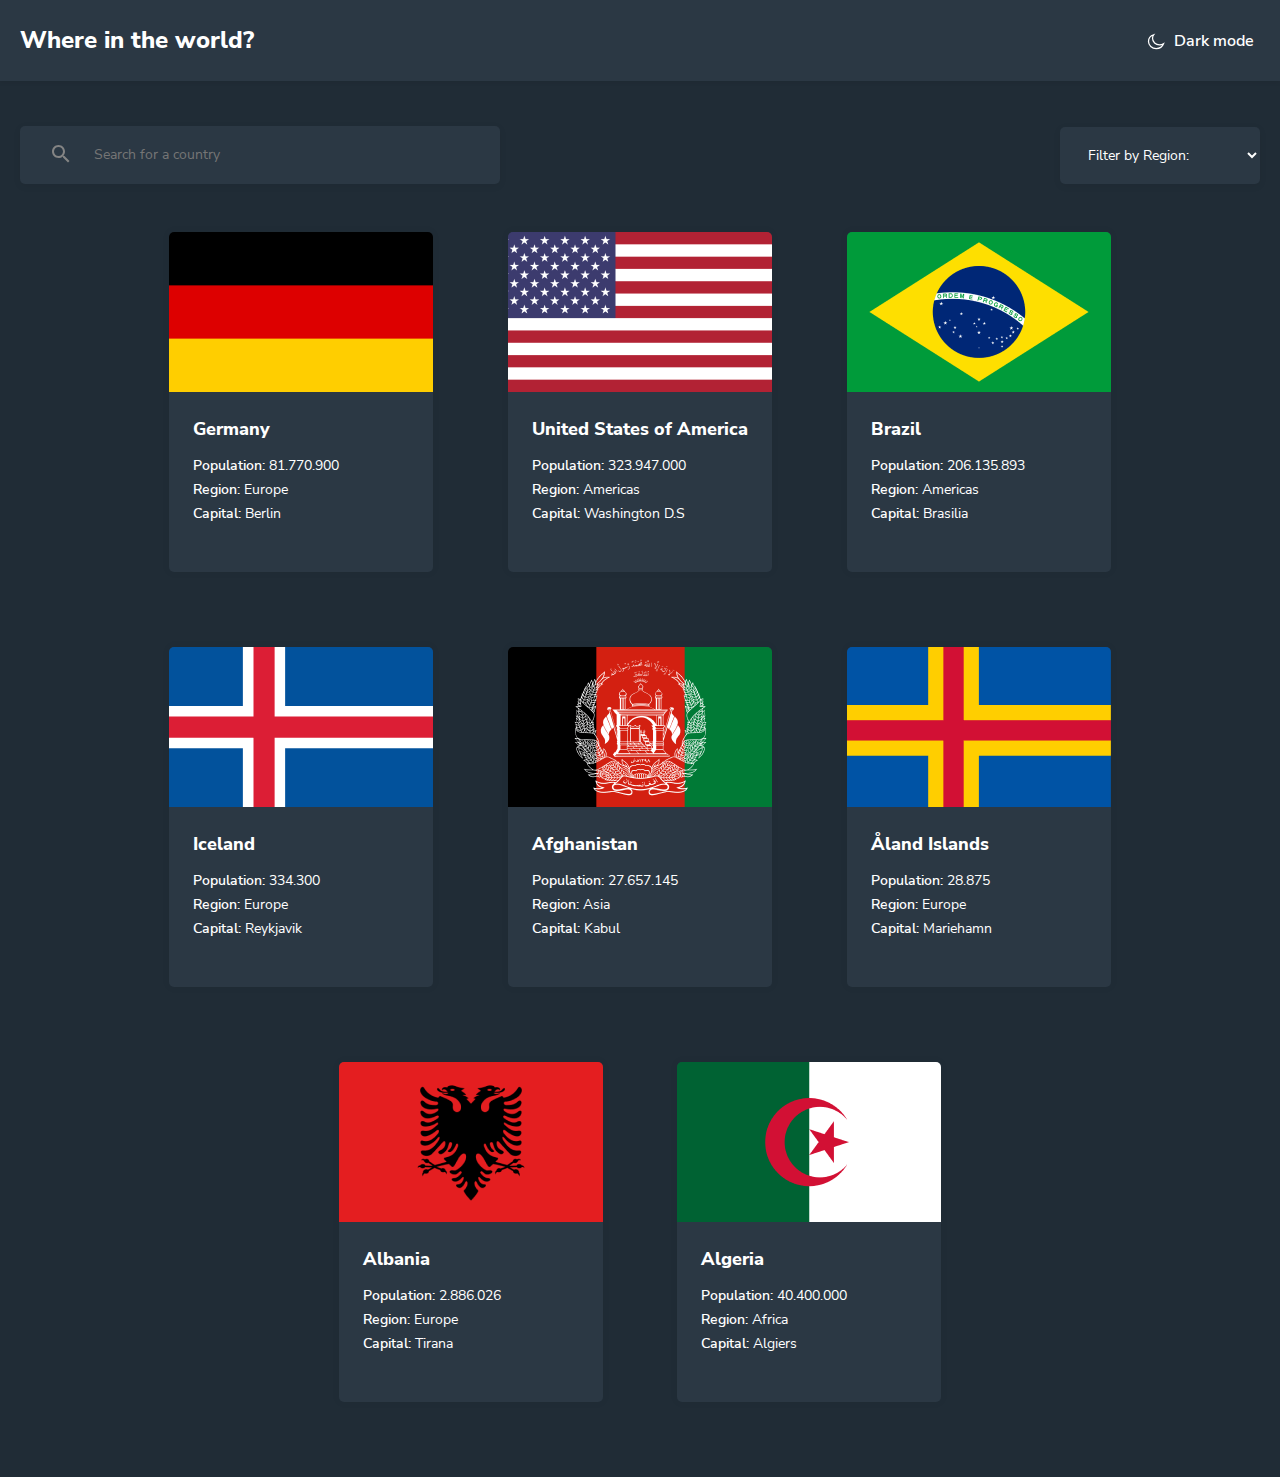
==== commit 045bd9bc: "Add responsive styles" ====
--- a/index.html
+++ b/index.html
@@ -7,9 +7,9 @@
     <title>Countries</title>
     
     <!-- STYLES -->
-    <!-- <link rel="stylesheet" href="css/normalize.css">
-    <link rel="stylesheet" href="css/styles.css"> -->
-    <link rel="stylesheet" href="css/mini.css">
+    <link rel="stylesheet" href="css/normalize.css">
+    <link rel="stylesheet" href="css/styles.css">
+    <!-- <link rel="stylesheet" href="css/mini.css"> -->
 </head>
 <body class="dark-mode">
     <!-- HEADER -->
@@ -35,7 +35,7 @@
                     <input class="search-input" type="search" name="search" placeholder="Search for a country" aria-label="Поиск" required>
                 </div>
                 <div>
-                    <select name="filter">
+                    <select class="select" name="filter">
                         <option value="" disabled="" selected="" aria-invalid="false">Filter by Region:</option>
                         <option value="Region:">Africa</option>
                         <option value="Region:">America</option>
--- a/css/styles.css
+++ b/css/styles.css
@@ -200,7 +200,7 @@
     border-radius: 5px;
 }
 
-select {
+.select {
     width: 200px;
     border: none;
     padding: 18px 24px;
@@ -386,3 +386,56 @@
     opacity: 0.6;
 }
 
+@media only screen and (max-width:1320px) {
+    .countries-boxes {
+        justify-content: center;
+    }
+}
+
+@media only screen and (max-width:750px) {
+    .search-input {
+        width: 400px;
+    }
+}
+
+@media only screen and (max-width:660px) {
+    .search-input {
+        width: 343px;
+    }
+}
+
+@media only screen and (max-width:600px) {
+    .search {
+        flex-wrap: wrap;
+    }
+
+    .search-input {
+        margin-right: 20px;
+        margin-bottom: 16px;
+    }
+}
+
+@media only screen and (max-width:400px) {
+    .dark-mode-text {
+        display: none;
+    }
+
+    .dark-mode-icon {
+        margin: 0;
+    }
+}
+
+@media only screen and (max-width:380px) {
+    .search-input {
+        width: 290px;
+        margin-right: 0;
+    }
+}
+
+@media only screen and (max-width:325px) {
+    .search-input {
+        width: 204px;
+    }
+}
+
+
